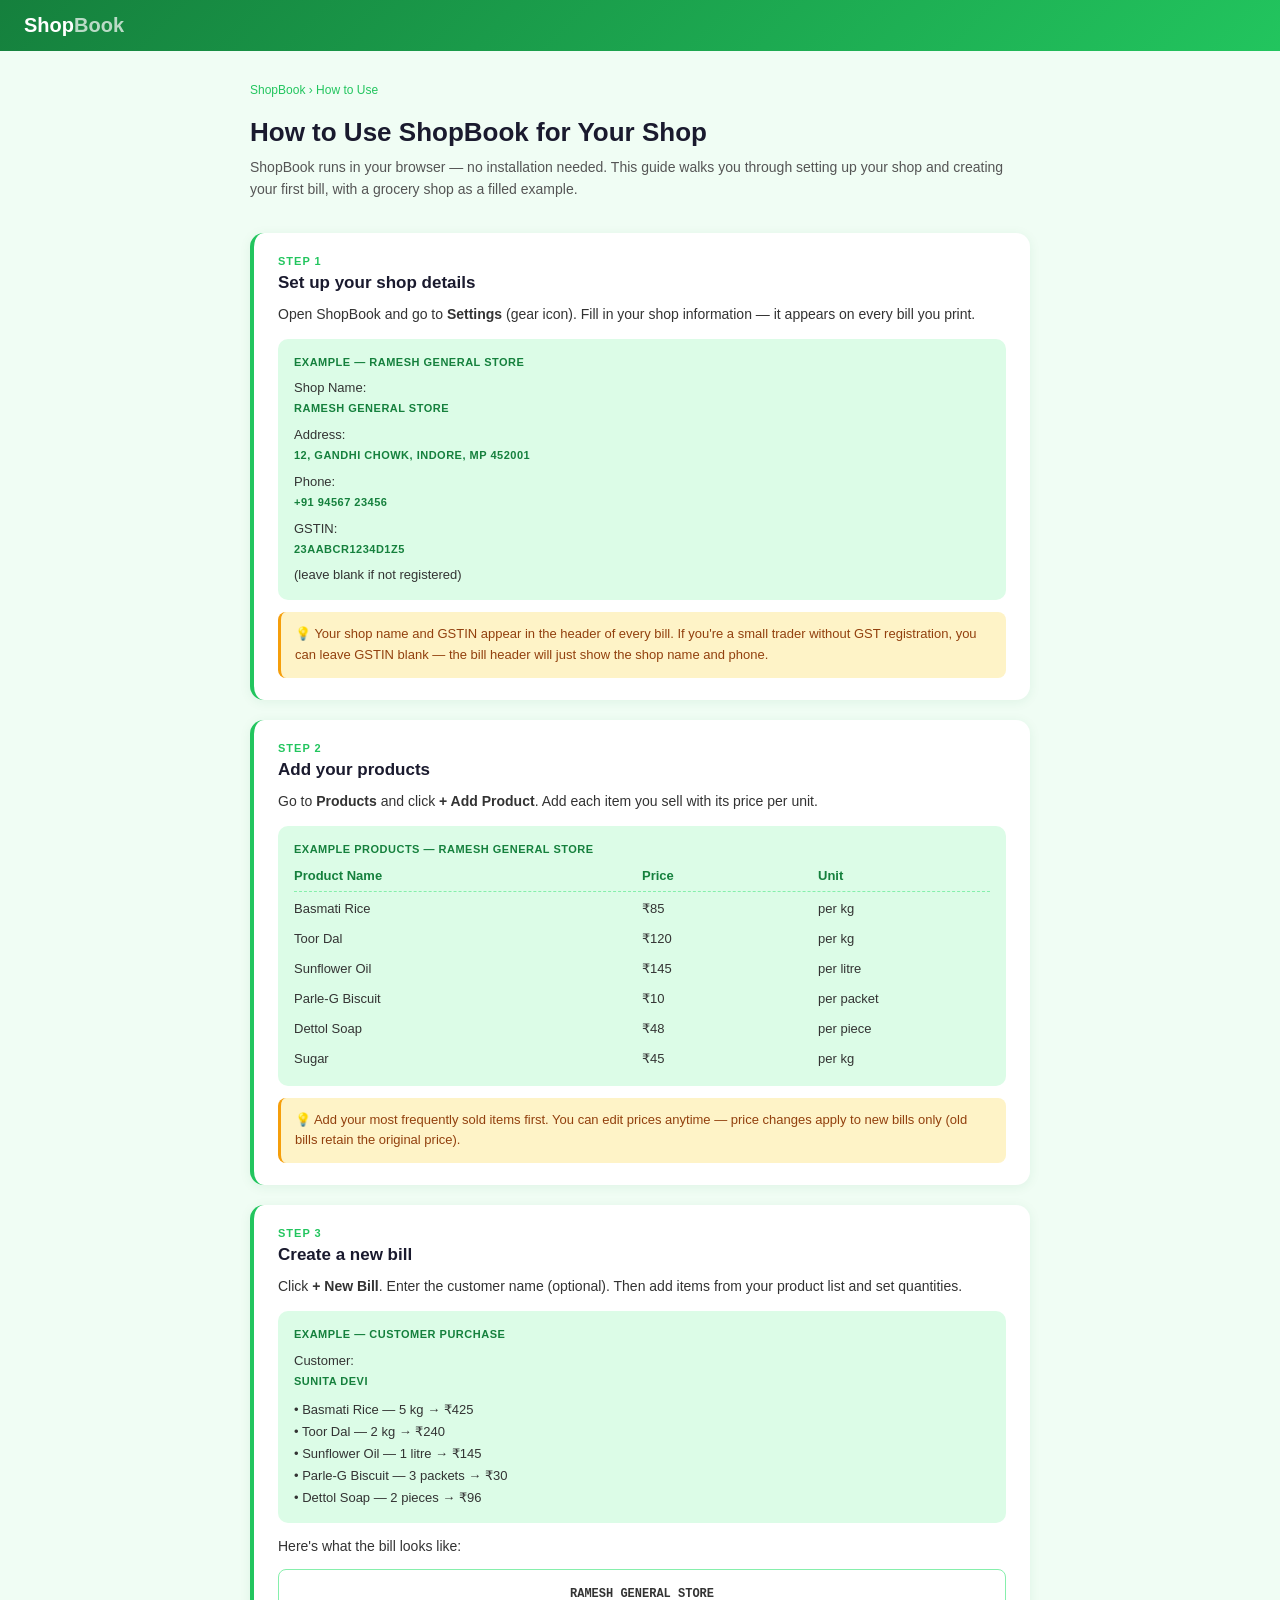
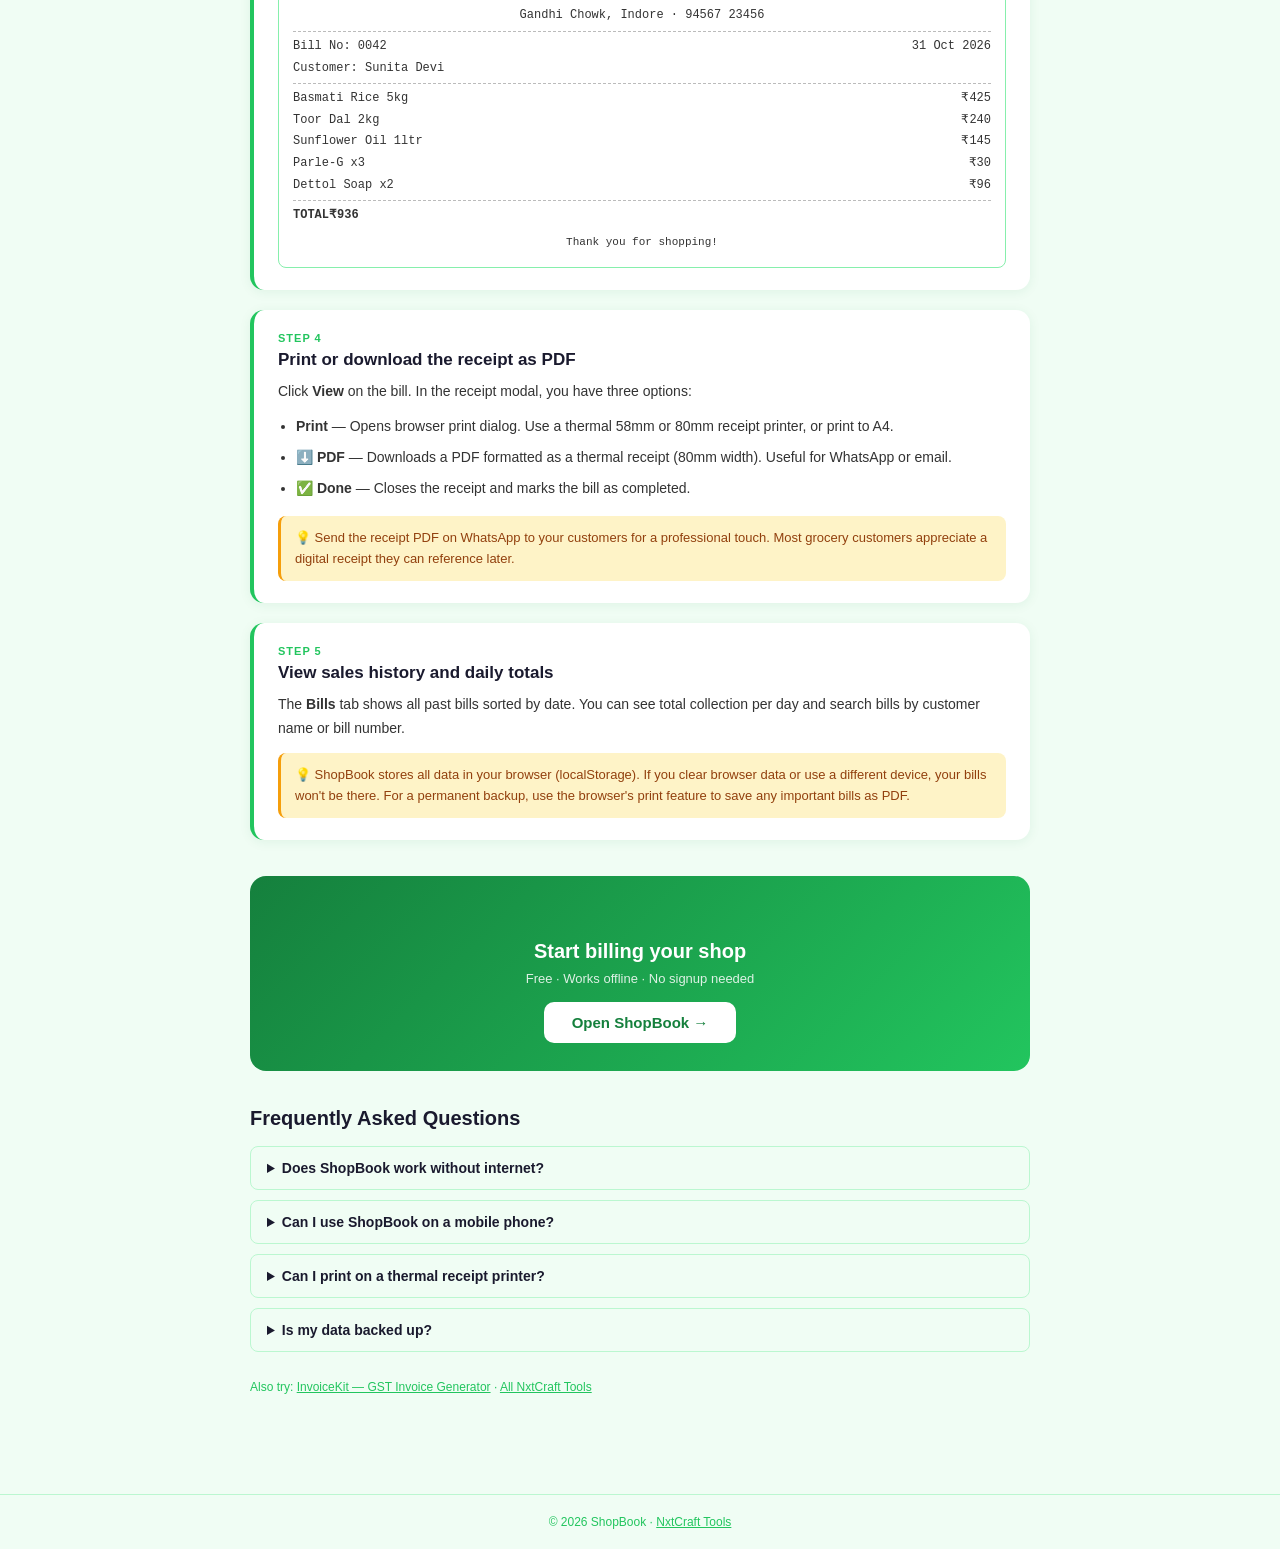
==== guide/index.html @ 718b9fe0 "Add how-to guide with filled billing example guide/index.html: Ramesh General Store example, bill cr" ====
<!DOCTYPE html>
<html lang="en">
<head>
<meta charset="UTF-8">
<meta name="viewport" content="width=device-width, initial-scale=1.0">
<title>How to Use ShopBook — Billing & Shop Management Guide</title>
<meta name="description" content="Step-by-step guide to creating bills, managing products, and tracking sales with ShopBook. See real filled examples for a grocery or retail shop.">
<meta name="keywords" content="shopbook how to use, shop billing software guide, how to create bill, billing app tutorial, shopbook tutorial, dukan ka hisab kaise rakhe, simple billing software guide, retail shop billing guide">
<link rel="canonical" href="https://nxtcraft.github.io/shopbook/guide/">
<meta property="og:title" content="How to Use ShopBook — Billing Guide with Examples">
<meta property="og:type" content="article">
<meta name="twitter:card" content="summary_large_image">
<script type="application/ld+json">
{
  "@context": "https://schema.org",
  "@type": "HowTo",
  "name": "How to Use ShopBook for Shop Billing",
  "description": "Step-by-step guide to setting up ShopBook and creating bills for your shop",
  "totalTime": "PT5M",
  "step": [
    { "@type": "HowToStep", "name": "Set up your shop name", "text": "Open ShopBook Settings. Enter your shop name, address, GSTIN, and phone number. These appear on every bill." },
    { "@type": "HowToStep", "name": "Add your products", "text": "Go to Products. Add each product with its name, price, and unit (kg, piece, litre, etc.)." },
    { "@type": "HowToStep", "name": "Create a new bill", "text": "Click New Bill. Enter the customer name, select products from your list, set quantities, and save." },
    { "@type": "HowToStep", "name": "Print or download the receipt", "text": "Open the bill and click Print or Download PDF to generate a thermal receipt PDF." }
  ]
}
</script>
<style>
* { box-sizing: border-box; margin: 0; padding: 0; }
body { font-family: 'Inter', -apple-system, sans-serif; background: #f0fdf4; color: #1a1a2e; }
.site-header { background: linear-gradient(135deg, #15803d 0%, #22c55e 100%); color: white; padding: 14px 24px; }
.logo { font-size: 20px; font-weight: 800; }
.logo a { color: white; text-decoration: none; }
.logo span { opacity: .7; }
.container { max-width: 820px; margin: 0 auto; padding: 32px 20px 60px; }
.breadcrumb { font-size: 12px; color: #22c55e; margin-bottom: 20px; }
.breadcrumb a { color: #22c55e; text-decoration: none; }
h1 { font-size: 26px; font-weight: 800; margin-bottom: 8px; }
.subtitle { font-size: 14px; color: #555; margin-bottom: 32px; line-height: 1.6; }
.step-card { background: white; border-radius: 14px; padding: 22px 24px; margin-bottom: 20px; box-shadow: 0 2px 12px rgba(21,128,61,.08); border-left: 4px solid #22c55e; }
.step-num { font-size: 11px; font-weight: 700; color: #22c55e; text-transform: uppercase; letter-spacing: 1px; margin-bottom: 6px; }
.step-title { font-size: 17px; font-weight: 700; margin-bottom: 10px; }
.step-body { font-size: 14px; color: #333; line-height: 1.7; }
.example-box { background: #dcfce7; border-radius: 10px; padding: 14px 16px; margin-top: 12px; font-size: 13px; }
.example-box strong { color: #15803d; display: block; margin-bottom: 6px; font-size: 11px; text-transform: uppercase; letter-spacing: .5px; }
.bill-mock { background: white; border: 1px solid #86efac; border-radius: 8px; padding: 14px; margin-top: 10px; font-family: 'Courier New', monospace; font-size: 12px; line-height: 1.8; }
.bill-center { text-align: center; }
.bill-line { border-top: 1px dashed #bbb; margin: 4px 0; }
.bill-row { display: flex; justify-content: space-between; }
.tip-box { background: #fef3c7; border-left: 3px solid #f59e0b; border-radius: 8px; padding: 12px 14px; margin-top: 12px; font-size: 13px; color: #92400e; line-height: 1.6; }
.cta-box { background: linear-gradient(135deg,#15803d,#22c55e); color: white; border-radius: 16px; padding: 28px 32px; text-align: center; margin: 36px 0; }
.cta-box h2 { font-size: 20px; margin-bottom: 8px; }
.cta-box p { font-size: 13px; opacity: .85; margin-bottom: 16px; }
.cta-btn { display: inline-block; background: white; color: #15803d; padding: 12px 28px; border-radius: 10px; font-weight: 700; font-size: 15px; text-decoration: none; }
h2 { font-size: 20px; font-weight: 700; margin: 36px 0 16px; }
details { border: 1px solid #bbf7d0; border-radius: 8px; overflow: hidden; margin-bottom: 10px; }
details summary { padding: 13px 16px; cursor: pointer; font-weight: 600; font-size: 14px; }
details p { padding: 0 16px 14px; font-size: 13px; color: #555; line-height: 1.7; }
footer { text-align: center; padding: 20px; font-size: 12px; color: #22c55e; border-top: 1px solid #bbf7d0; margin-top: 40px; }
</style>
</head>
<body>
<div class="site-header">
  <div class="logo"><a href="../">Shop<span>Book</span></a></div>
</div>

<div class="container">
  <div class="breadcrumb"><a href="../">ShopBook</a> › How to Use</div>
  <h1>How to Use ShopBook for Your Shop</h1>
  <p class="subtitle">ShopBook runs in your browser — no installation needed. This guide walks you through setting up your shop and creating your first bill, with a grocery shop as a filled example.</p>

  <div class="step-card">
    <div class="step-num">Step 1</div>
    <div class="step-title">Set up your shop details</div>
    <div class="step-body">
      Open ShopBook and go to <strong>Settings</strong> (gear icon). Fill in your shop information — it appears on every bill you print.
      <div class="example-box">
        <strong>Example — Ramesh General Store</strong>
        <div>Shop Name: <strong>Ramesh General Store</strong></div>
        <div>Address: <strong>12, Gandhi Chowk, Indore, MP 452001</strong></div>
        <div>Phone: <strong>+91 94567 23456</strong></div>
        <div>GSTIN: <strong>23AABCR1234D1Z5</strong> (leave blank if not registered)</div>
      </div>
      <div class="tip-box">💡 Your shop name and GSTIN appear in the header of every bill. If you're a small trader without GST registration, you can leave GSTIN blank — the bill header will just show the shop name and phone.</div>
    </div>
  </div>

  <div class="step-card">
    <div class="step-num">Step 2</div>
    <div class="step-title">Add your products</div>
    <div class="step-body">
      Go to <strong>Products</strong> and click <strong>+ Add Product</strong>. Add each item you sell with its price per unit.
      <div class="example-box">
        <strong>Example products — Ramesh General Store</strong>
        <div style="display:grid; grid-template-columns:2fr 1fr 1fr; gap:4px; margin-top:4px; font-weight:600; color:#15803d;">
          <span>Product Name</span><span>Price</span><span>Unit</span>
        </div>
        <div style="border-top:1px dashed #86efac; margin:4px 0;"></div>
        <div style="display:grid; grid-template-columns:2fr 1fr 1fr; gap:4px; line-height:2;">
          <span>Basmati Rice</span><span>₹85</span><span>per kg</span>
          <span>Toor Dal</span><span>₹120</span><span>per kg</span>
          <span>Sunflower Oil</span><span>₹145</span><span>per litre</span>
          <span>Parle-G Biscuit</span><span>₹10</span><span>per packet</span>
          <span>Dettol Soap</span><span>₹48</span><span>per piece</span>
          <span>Sugar</span><span>₹45</span><span>per kg</span>
        </div>
      </div>
      <div class="tip-box">💡 Add your most frequently sold items first. You can edit prices anytime — price changes apply to new bills only (old bills retain the original price).</div>
    </div>
  </div>

  <div class="step-card">
    <div class="step-num">Step 3</div>
    <div class="step-title">Create a new bill</div>
    <div class="step-body">
      Click <strong>+ New Bill</strong>. Enter the customer name (optional). Then add items from your product list and set quantities.
      <div class="example-box">
        <strong>Example — customer purchase</strong>
        <div>Customer: <strong>Sunita Devi</strong></div>
        <div style="margin-top:8px;">
          <div>• Basmati Rice — 5 kg → ₹425</div>
          <div>• Toor Dal — 2 kg → ₹240</div>
          <div>• Sunflower Oil — 1 litre → ₹145</div>
          <div>• Parle-G Biscuit — 3 packets → ₹30</div>
          <div>• Dettol Soap — 2 pieces → ₹96</div>
        </div>
      </div>
      <div style="margin-top:12px;">Here's what the bill looks like:</div>
      <div class="bill-mock">
        <div class="bill-center"><strong>RAMESH GENERAL STORE</strong></div>
        <div class="bill-center">Gandhi Chowk, Indore · 94567 23456</div>
        <div class="bill-line"></div>
        <div class="bill-row"><span>Bill No: 0042</span><span>31 Oct 2026</span></div>
        <div class="bill-row"><span>Customer: Sunita Devi</span></div>
        <div class="bill-line"></div>
        <div class="bill-row"><span>Basmati Rice 5kg</span><span>₹425</span></div>
        <div class="bill-row"><span>Toor Dal 2kg</span><span>₹240</span></div>
        <div class="bill-row"><span>Sunflower Oil 1ltr</span><span>₹145</span></div>
        <div class="bill-row"><span>Parle-G x3</span><span>₹30</span></div>
        <div class="bill-row"><span>Dettol Soap x2</span><span>₹96</span></div>
        <div class="bill-line"></div>
        <div class="bill-row"><strong><span>TOTAL</span><span>₹936</span></strong></div>
        <div class="bill-center" style="margin-top:6px; font-size:11px;">Thank you for shopping!</div>
      </div>
    </div>
  </div>

  <div class="step-card">
    <div class="step-num">Step 4</div>
    <div class="step-title">Print or download the receipt as PDF</div>
    <div class="step-body">
      Click <strong>View</strong> on the bill. In the receipt modal, you have three options:
      <ul style="margin:8px 0 0 18px; line-height:2.2;">
        <li><strong>Print</strong> — Opens browser print dialog. Use a thermal 58mm or 80mm receipt printer, or print to A4.</li>
        <li><strong>⬇️ PDF</strong> — Downloads a PDF formatted as a thermal receipt (80mm width). Useful for WhatsApp or email.</li>
        <li><strong>✅ Done</strong> — Closes the receipt and marks the bill as completed.</li>
      </ul>
      <div class="tip-box">💡 Send the receipt PDF on WhatsApp to your customers for a professional touch. Most grocery customers appreciate a digital receipt they can reference later.</div>
    </div>
  </div>

  <div class="step-card">
    <div class="step-num">Step 5</div>
    <div class="step-title">View sales history and daily totals</div>
    <div class="step-body">
      The <strong>Bills</strong> tab shows all past bills sorted by date. You can see total collection per day and search bills by customer name or bill number.
      <div class="tip-box">💡 ShopBook stores all data in your browser (localStorage). If you clear browser data or use a different device, your bills won't be there. For a permanent backup, use the browser's print feature to save any important bills as PDF.</div>
    </div>
  </div>

  <div class="cta-box">
    <h2>Start billing your shop</h2>
    <p>Free · Works offline · No signup needed</p>
    <a href="../" class="cta-btn">Open ShopBook →</a>
  </div>

  <h2>Frequently Asked Questions</h2>
  <details><summary>Does ShopBook work without internet?</summary><p>Yes — once you've opened ShopBook in your browser, it works offline. All data is saved in your browser's localStorage. Internet is only needed to first load the page.</p></details>
  <details><summary>Can I use ShopBook on a mobile phone?</summary><p>Yes — ShopBook is mobile-responsive. Many shopkeepers use it on an Android phone kept at the counter. For the best experience, use Chrome on Android.</p></details>
  <details><summary>Can I print on a thermal receipt printer?</summary><p>Yes. Click Print from the receipt modal. In the print dialog, set the paper size to match your thermal printer (58mm or 80mm). The receipt is formatted to fit thermal paper width. The PDF download also uses 80mm width.</p></details>
  <details><summary>Is my data backed up?</summary><p>ShopBook stores data in browser localStorage — it doesn't sync to a server. If you clear your browser data, bills are lost. To back up: print important bills as PDF, or use your browser's export/backup feature for localStorage. Future versions will add CSV export.</p></details>

  <div style="margin-top:28px; font-size:12px; color:#22c55e;">
    Also try: <a href="https://nxtcraft.github.io/invoicekit/" style="color:#22c55e;">InvoiceKit — GST Invoice Generator</a> ·
    <a href="https://nxtcraft.github.io/" style="color:#22c55e;">All NxtCraft Tools</a>
  </div>
</div>

<footer>&copy; 2026 ShopBook · <a href="https://nxtcraft.github.io/" style="color:#22c55e;">NxtCraft Tools</a></footer>
</body>
</html>
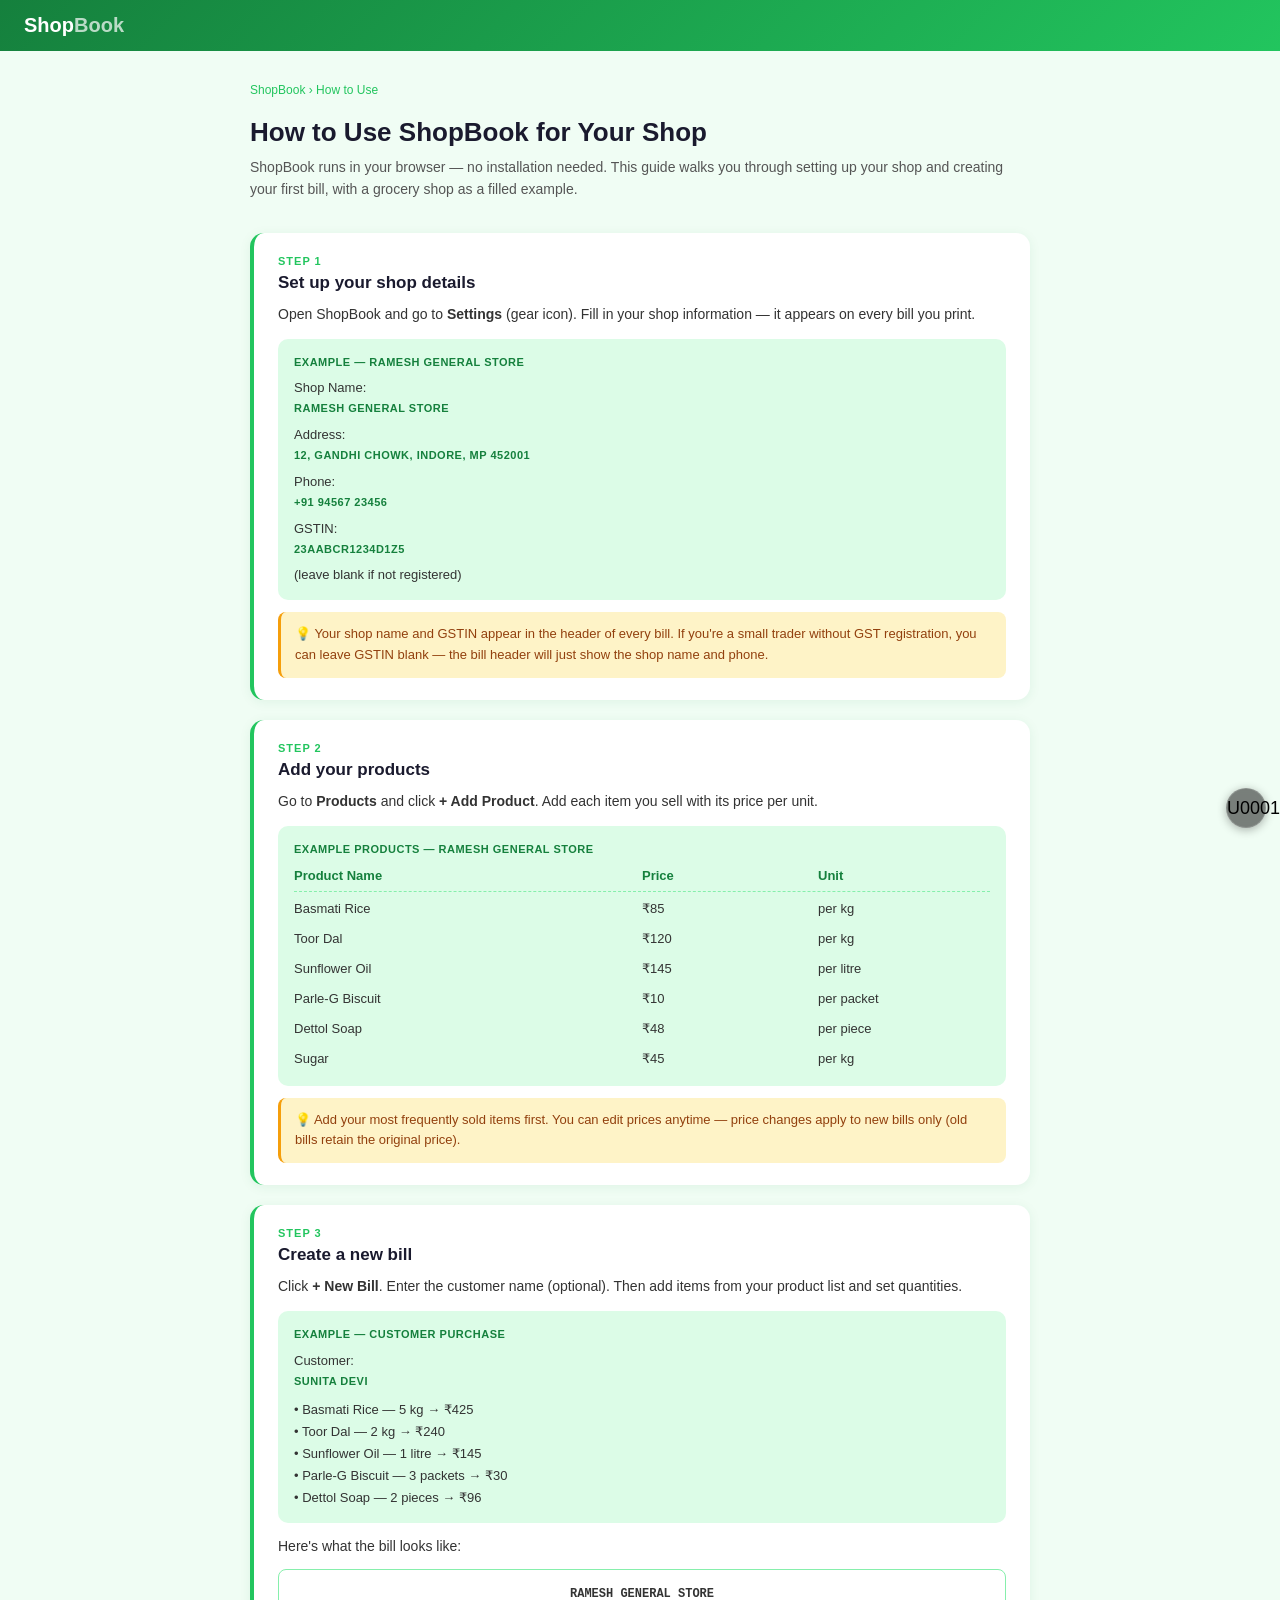
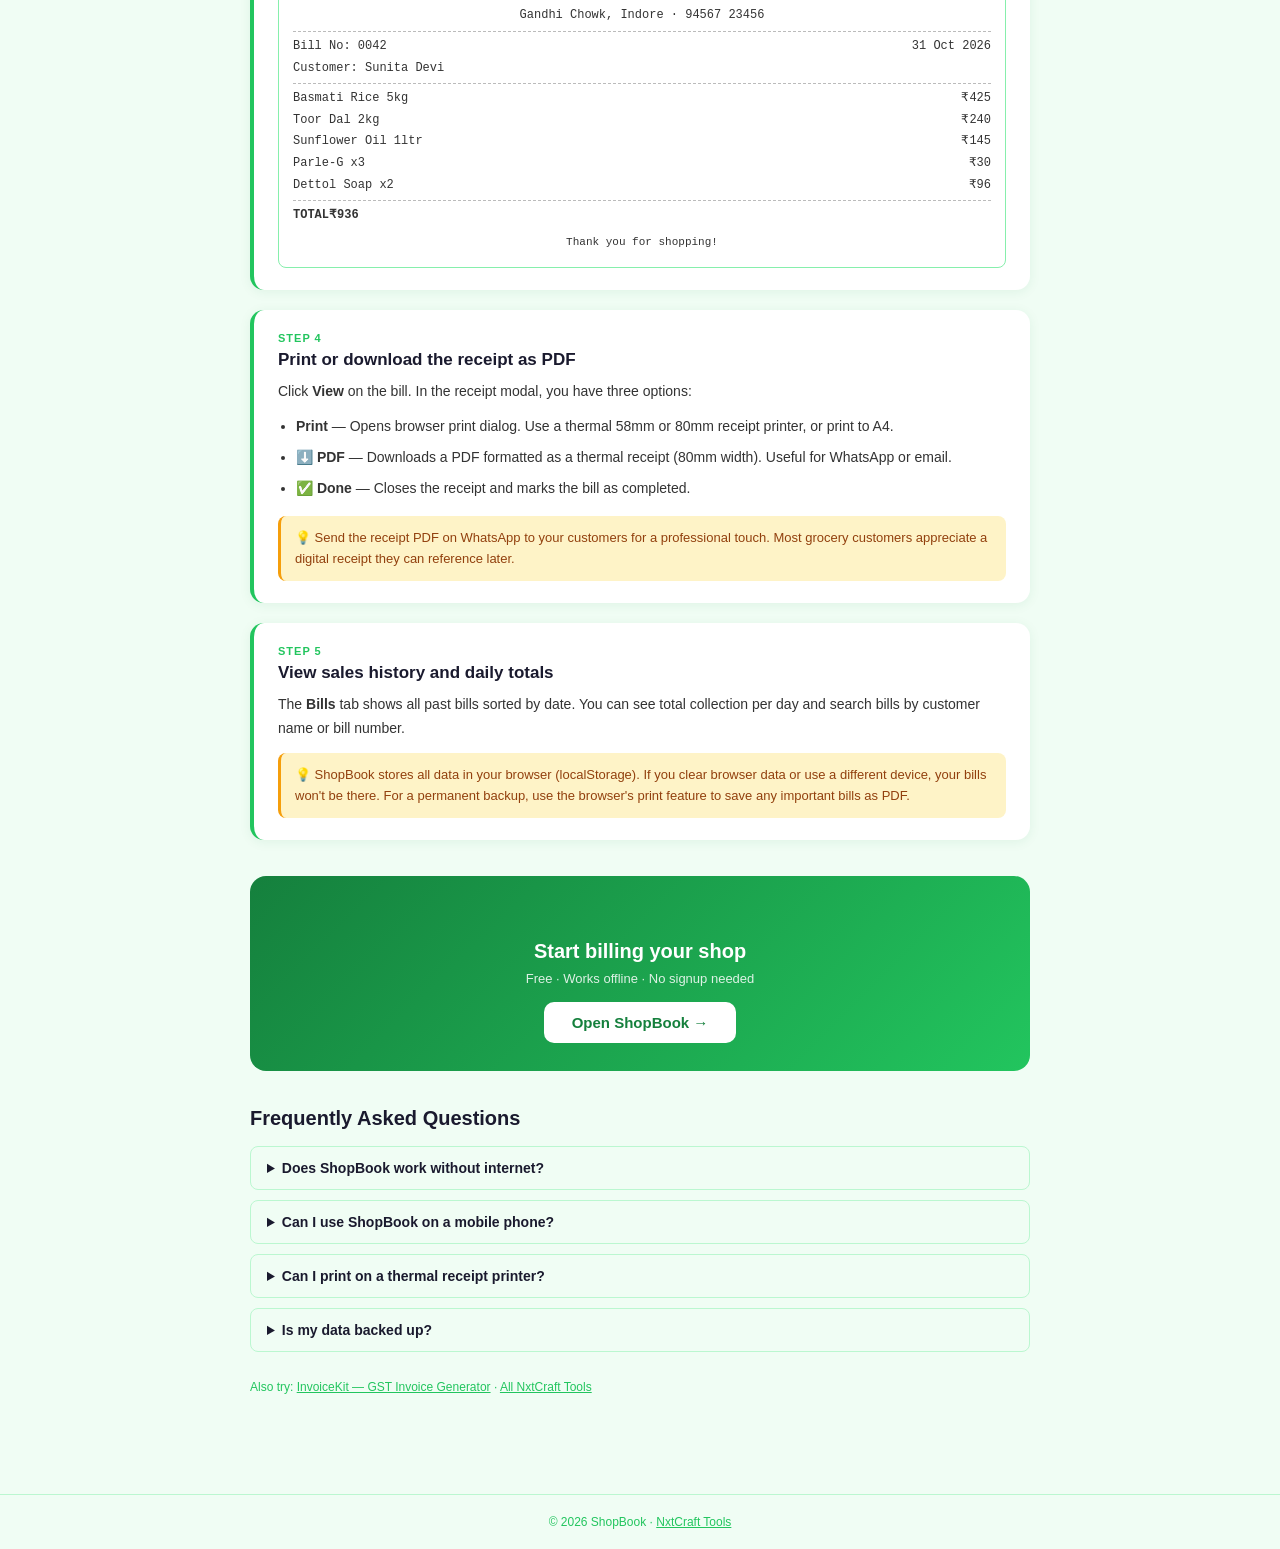
==== commit 23059fe5: "feat: add dark mode toggle to all pages 🌙 Dark mode via localStorage nc_theme key — consistent with " ====
--- a/guide/index.html
+++ b/guide/index.html
@@ -1,6 +1,10 @@
 <!DOCTYPE html>
 <html lang="en">
 <head>
+<script>!function(){var t=localStorage.getItem('nc_theme')||(window.matchMedia('(prefers-color-scheme:dark)').matches?'dark':'light');document.documentElement.setAttribute('data-theme',t)}()</script>
+<!-- Google Analytics 4 — replace G-R9EW10BJGW with your Measurement ID -->
+<script async src="https://www.googletagmanager.com/gtag/js?id=G-R9EW10BJGW"></script>
+<script>window.dataLayer=window.dataLayer||[];function gtag(){dataLayer.push(arguments);}gtag("js",new Date());gtag("config","G-R9EW10BJGW");</script>
 <meta charset="UTF-8">
 <meta name="viewport" content="width=device-width, initial-scale=1.0">
 <title>How to Use ShopBook — Billing & Shop Management Guide</title>
@@ -187,5 +191,7 @@
 </div>
 
 <footer>&copy; 2026 ShopBook · <a href="https://nxtcraft.github.io/" style="color:#22c55e;">NxtCraft Tools</a></footer>
+<button id="nc-dm" title="Toggle dark mode" onclick="!function(){var e=document.documentElement,t=e.getAttribute('data-theme')==='dark'?'light':'dark';e.setAttribute('data-theme',t);localStorage.setItem('nc_theme',t);document.getElementById('nc-dm').textContent=t==='dark'?'\u2600\ufe0f':'\U0001f319'}()" style="position:fixed;bottom:72px;right:14px;z-index:9999;width:40px;height:40px;border-radius:50%;border:1px solid rgba(255,255,255,.15);cursor:pointer;font-size:18px;background:rgba(0,0,0,.5);backdrop-filter:blur(6px);box-shadow:0 2px 10px rgba(0,0,0,.3)">🌙</button>
+<script>!function(){var b=document.getElementById('nc-dm');if(b)b.textContent=localStorage.getItem('nc_theme')==='dark'?'\u2600\ufe0f':'\U0001f319'}()</script>
 </body>
 </html>
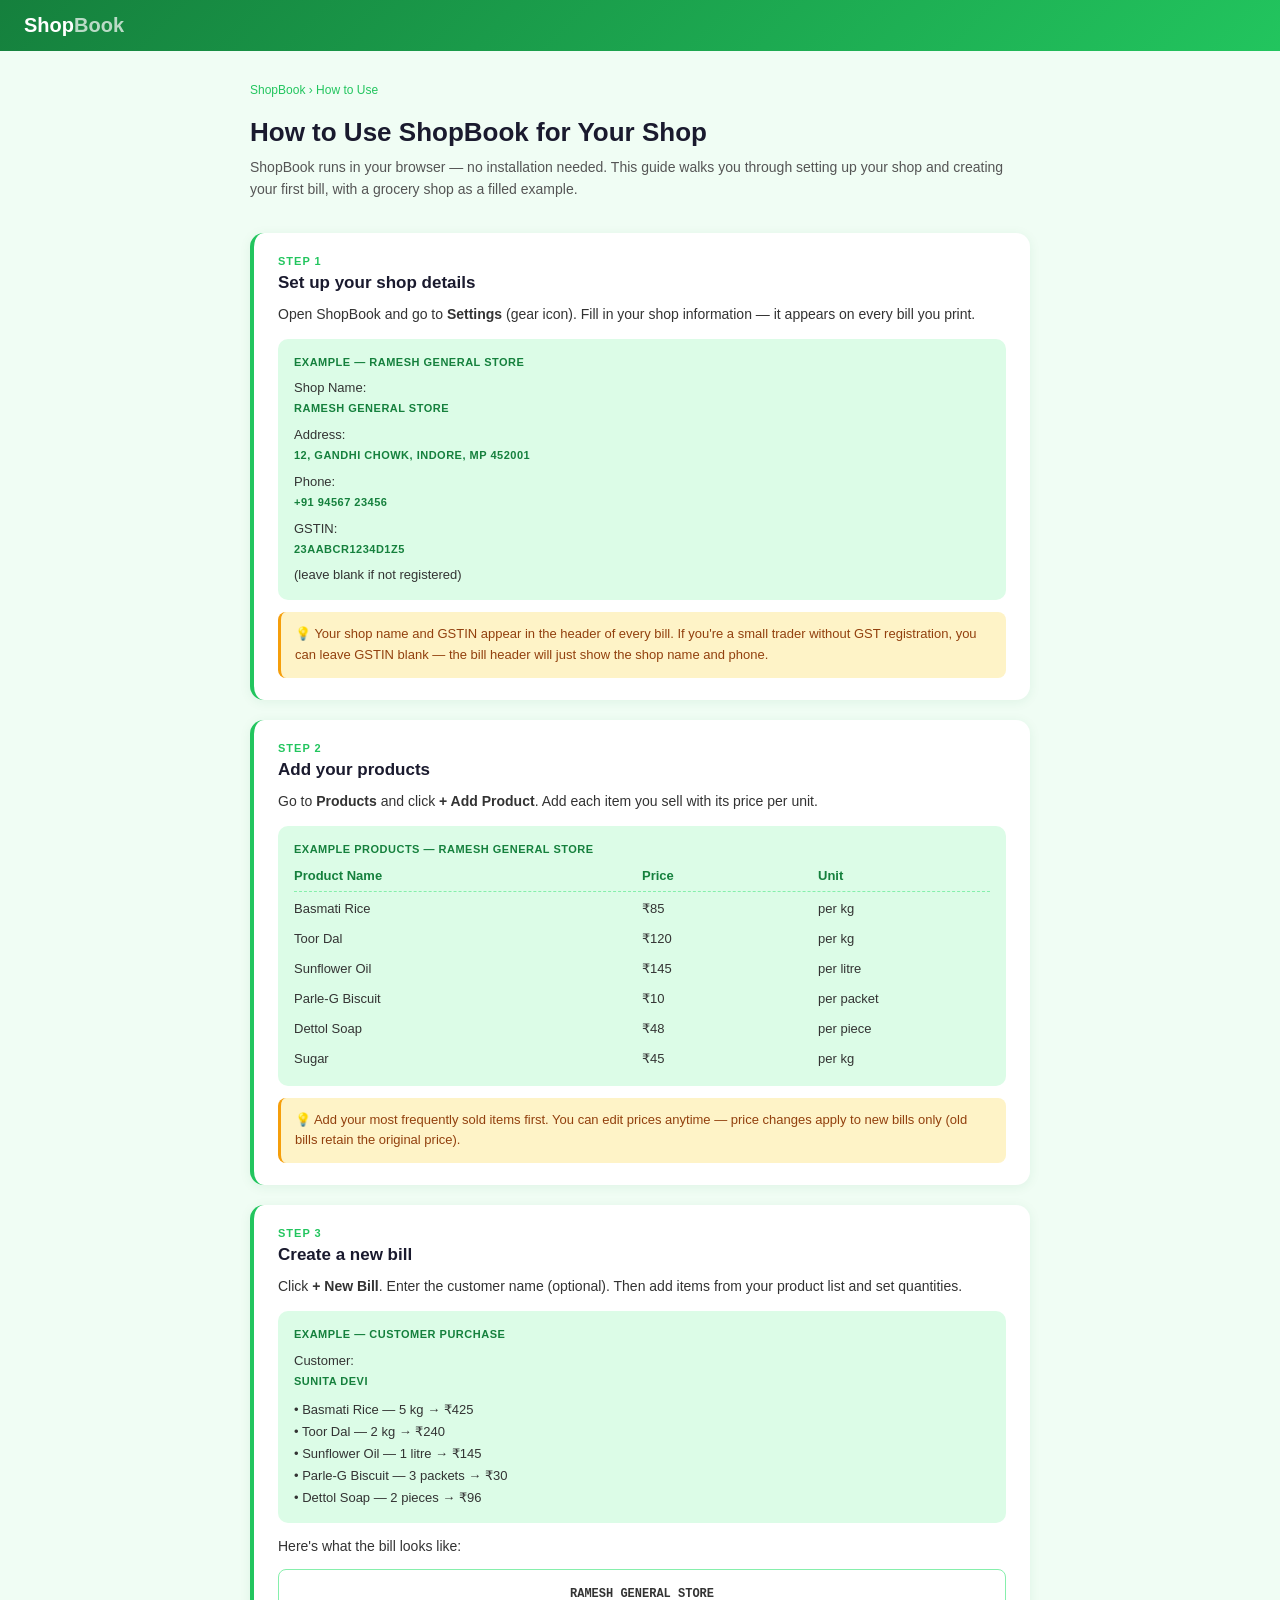
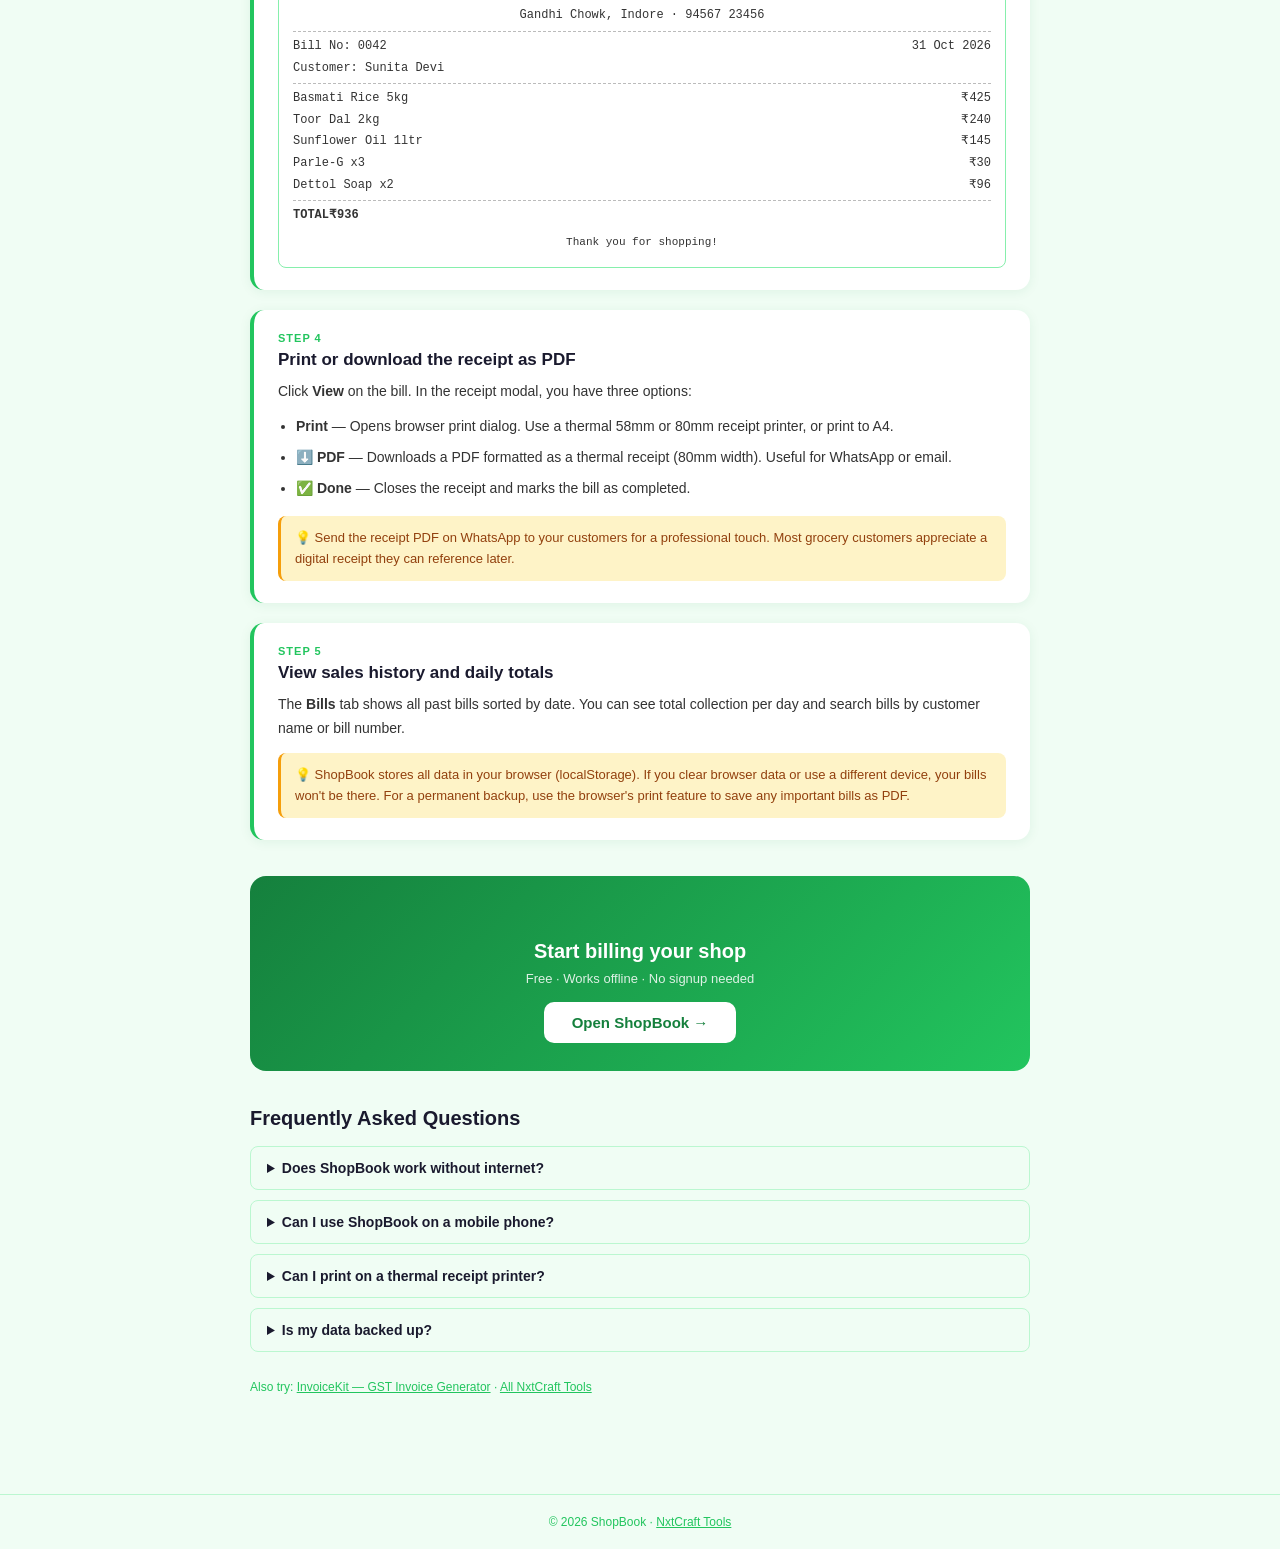
==== commit dbda1cbf: "fix: E2E audit fixes — dead links, mobile overflow, shared dark-mode Rewrite links/canonicals to cur" ====
--- a/guide/index.html
+++ b/guide/index.html
@@ -62,6 +62,7 @@
 details p { padding: 0 16px 14px; font-size: 13px; color: #555; line-height: 1.7; }
 footer { text-align: center; padding: 20px; font-size: 12px; color: #22c55e; border-top: 1px solid #bbf7d0; margin-top: 40px; }
 </style>
+  <script async src="https://pagead2.googlesyndication.com/pagead/js/adsbygoogle.js?client=ca-pub-9027849237070207" crossorigin="anonymous"></script>
 </head>
 <body>
 <div class="site-header">
@@ -185,13 +186,12 @@
   <details><summary>Is my data backed up?</summary><p>ShopBook stores data in browser localStorage — it doesn't sync to a server. If you clear your browser data, bills are lost. To back up: print important bills as PDF, or use your browser's export/backup feature for localStorage. Future versions will add CSV export.</p></details>
 
   <div style="margin-top:28px; font-size:12px; color:#22c55e;">
-    Also try: <a href="https://nxtcraft.github.io/invoicekit/" style="color:#22c55e;">InvoiceKit — GST Invoice Generator</a> ·
+    Also try: <a href="https://nxtcraft.github.io/invoicelab/" style="color:#22c55e;">InvoiceKit — GST Invoice Generator</a> ·
     <a href="https://nxtcraft.github.io/" style="color:#22c55e;">All NxtCraft Tools</a>
   </div>
 </div>
 
 <footer>&copy; 2026 ShopBook · <a href="https://nxtcraft.github.io/" style="color:#22c55e;">NxtCraft Tools</a></footer>
-<button id="nc-dm" title="Toggle dark mode" onclick="!function(){var e=document.documentElement,t=e.getAttribute('data-theme')==='dark'?'light':'dark';e.setAttribute('data-theme',t);localStorage.setItem('nc_theme',t);document.getElementById('nc-dm').textContent=t==='dark'?'\u2600\ufe0f':'\U0001f319'}()" style="position:fixed;bottom:72px;right:14px;z-index:9999;width:40px;height:40px;border-radius:50%;border:1px solid rgba(255,255,255,.15);cursor:pointer;font-size:18px;background:rgba(0,0,0,.5);backdrop-filter:blur(6px);box-shadow:0 2px 10px rgba(0,0,0,.3)">🌙</button>
-<script>!function(){var b=document.getElementById('nc-dm');if(b)b.textContent=localStorage.getItem('nc_theme')==='dark'?'\u2600\ufe0f':'\U0001f319'}()</script>
+<script src="/assets/nc-theme.js" defer></script>
 </body>
 </html>
